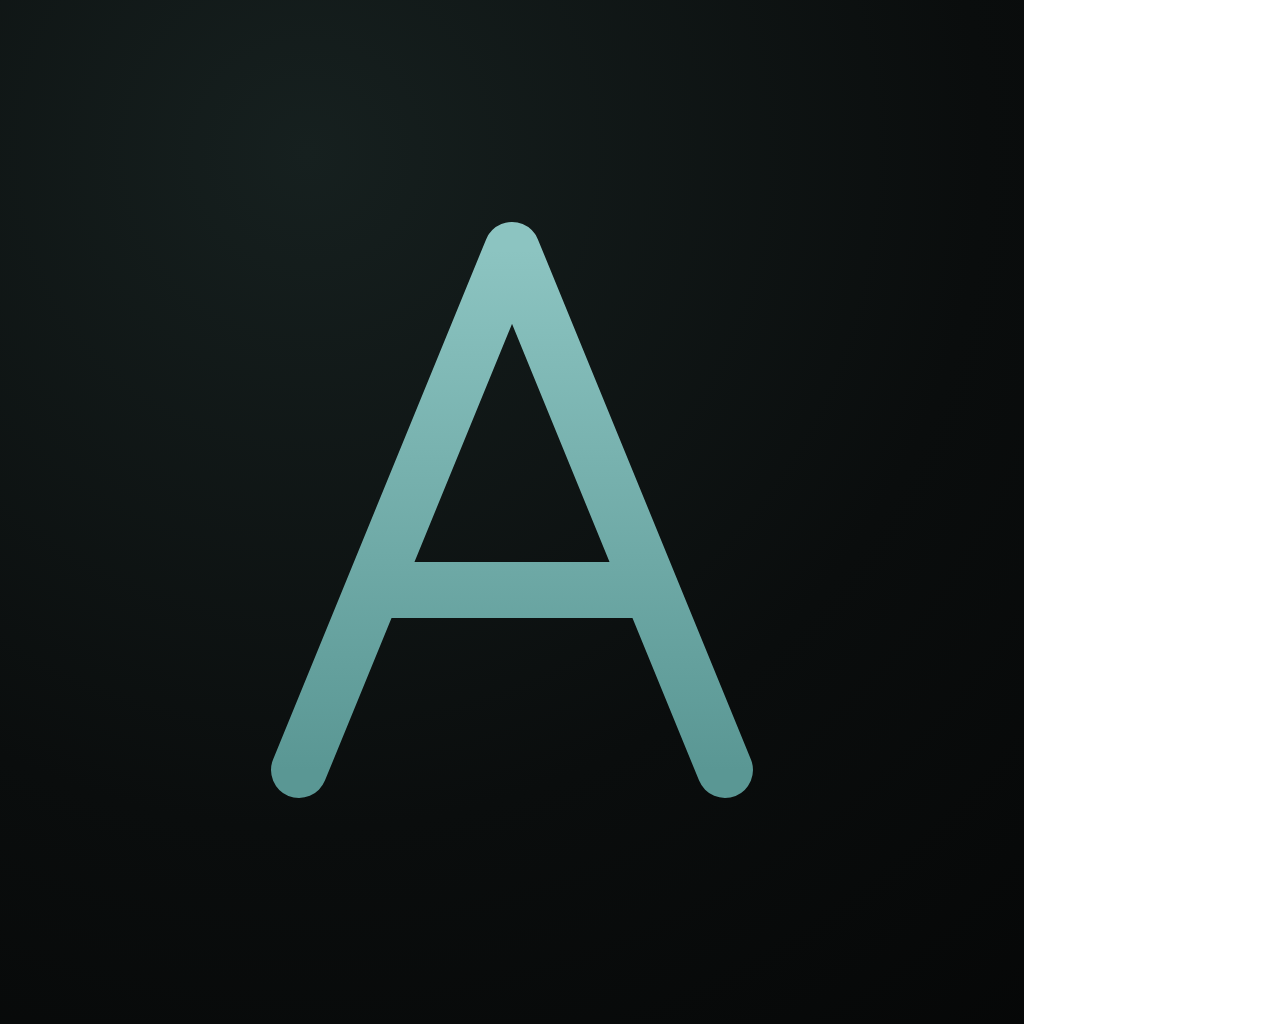
==== icons/icon.html @ 7965df23 "Anton 0.1: installierbare Offline-App mit dauerhafter Speicherung Grundgerüst aus dem abgestimmten P" ====
<!doctype html><html><head><meta charset="utf-8"><style>
html,body{margin:0;background:transparent}
.i{width:1024px;height:1024px;position:relative;overflow:hidden;background:radial-gradient(120% 120% at 30% 15%,#16201f 0%,#0a0d0d 55%,#050606 100%)}
.i.m{border-radius:0}
svg{position:absolute;inset:0}
</style></head><body><div class="i" id="i"><svg viewBox="0 0 1024 1024">
<defs><linearGradient id="g" x1="0" y1="0" x2="0" y2="1"><stop offset="0" stop-color="#8cc4c1"/><stop offset="1" stop-color="#5a9794"/></linearGradient></defs>
<path d="M512 250 L725 770 M512 250 L299 770 M378 590 L646 590" fill="none" stroke="url(#g)" stroke-width="56" stroke-linecap="round" stroke-linejoin="round"/>
</svg></div></body></html>
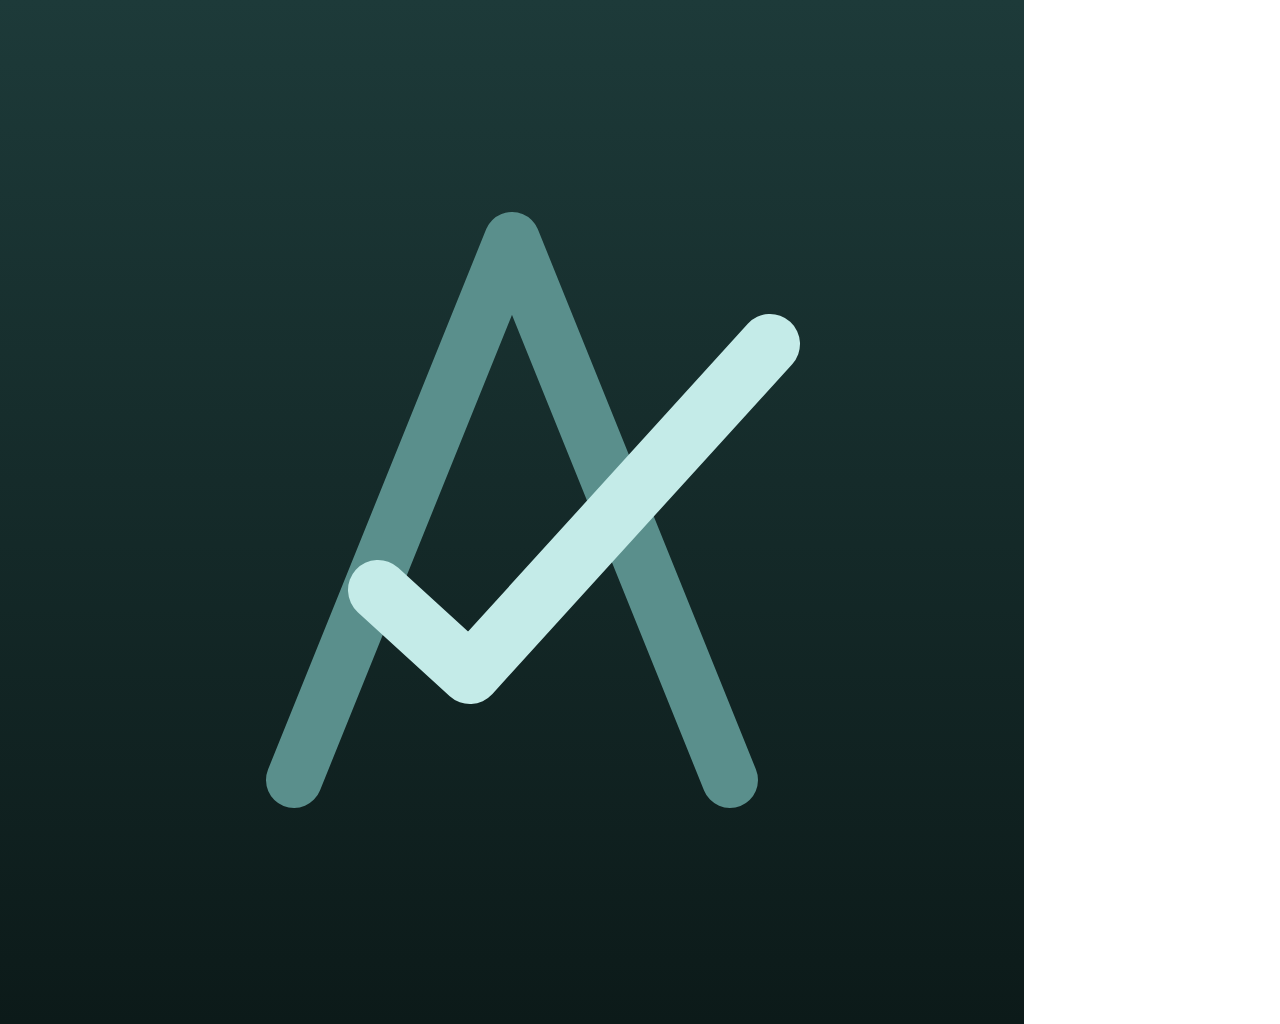
==== commit a9ac4af0: "Neues App-Icon: A mit Haken, zweifarbig auf tiefem Petrol Co-Authored-By: Claude Opus 5.5 <noreply@a" ====
--- a/icons/icon.html
+++ b/icons/icon.html
@@ -1,9 +1,13 @@
 <!doctype html><html><head><meta charset="utf-8"><style>
 html,body{margin:0;background:transparent}
-.i{width:1024px;height:1024px;position:relative;overflow:hidden;background:radial-gradient(120% 120% at 30% 15%,#16201f 0%,#0a0d0d 55%,#050606 100%)}
-.i.m{border-radius:0}
+.i{width:1024px;height:1024px;position:relative;overflow:hidden}
 svg{position:absolute;inset:0}
 </style></head><body><div class="i" id="i"><svg viewBox="0 0 1024 1024">
-<defs><linearGradient id="g" x1="0" y1="0" x2="0" y2="1"><stop offset="0" stop-color="#8cc4c1"/><stop offset="1" stop-color="#5a9794"/></linearGradient></defs>
-<path d="M512 250 L725 770 M512 250 L299 770 M378 590 L646 590" fill="none" stroke="url(#g)" stroke-width="56" stroke-linecap="round" stroke-linejoin="round"/>
+<!-- Anton-Icon: A mit Haken, zweifarbig, auf tiefem Petrol -->
+<defs><linearGradient id="bg" x1="0" y1="0" x2="0" y2="1"><stop offset="0" stop-color="#1d3a39"/><stop offset="1" stop-color="#0c1a19"/></linearGradient></defs>
+<rect width="1024" height="1024" fill="url(#bg)"/>
+<g id="mark">
+<path d="M512 240L730 780M512 240L294 780" fill="none" stroke="#5a8f8c" stroke-width="56" stroke-linecap="round" stroke-linejoin="round"/>
+<path d="M378 590l92 84 300-330" fill="none" stroke="#c4ebe8" stroke-width="60" stroke-linecap="round" stroke-linejoin="round"/>
+</g>
 </svg></div></body></html>
